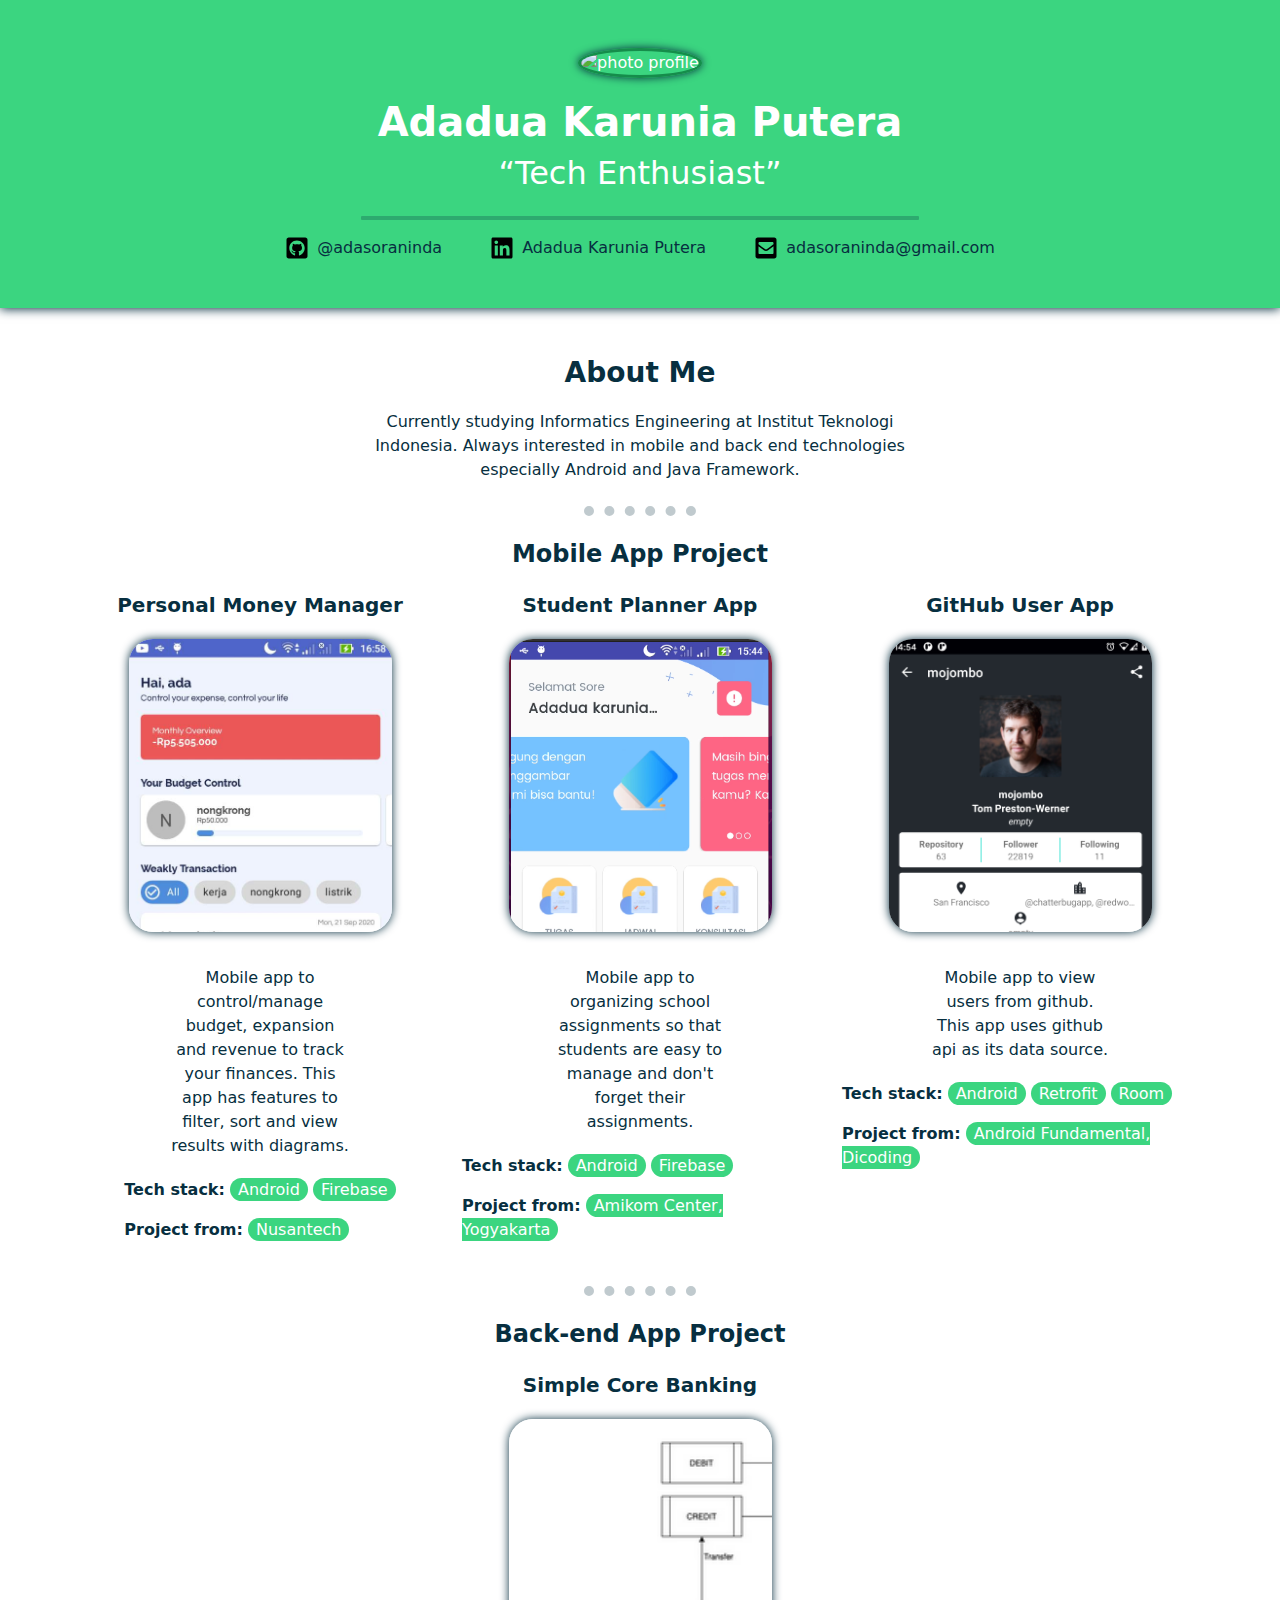
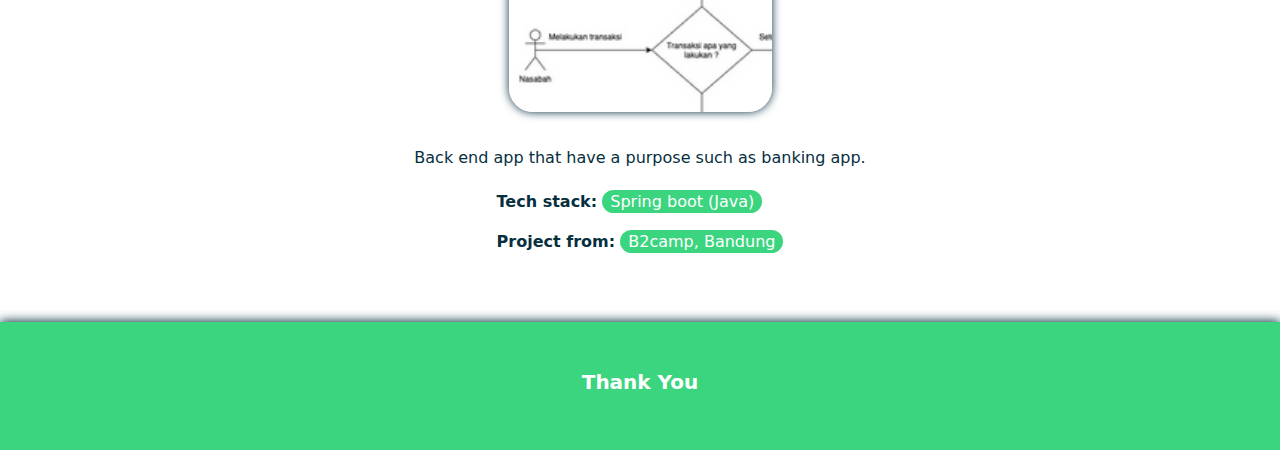
==== ada-portfolio.html @ c9a97023 "latihan 6 (figma & bootstrap)" ====
<!DOCTYPE html>
<html lang="en">
  <head>
    <meta charset="UTF-8" />
    <meta http-equiv="X-UA-Compatible" content="IE=edge" />
    <meta name="viewport" content="width=device-width, initial-scale=1.0" />
    <meta name="description" content="Portfolio Adadua Karunia Putera" />
    <link
      rel="apple-touch-icon"
      sizes="180x180"
      href="assets/favicon_io/apple-touch-icon.png"
    />
    <link
      rel="icon"
      type="image/png"
      sizes="32x32"
      href="assets/favicon_io/favicon-32x32.png"
    />
    <link
      rel="icon"
      type="image/png"
      sizes="16x16"
      href="assets/favicon_io/favicon-16x16.png"
    />
    <link rel="manifest" href="/site.webmanifest" />

    <link rel="stylesheet" href="./bootstrap/css/bootstrap.css" />
    <link rel="stylesheet" href="./styles/style.css" />

    <title>Portfolio Ada</title>
  </head>
  <body>
    <header class="header-portfolio">
      <div class="container py-5">
        <article class="d-flex flex-column align-items-center">
          <section>
            <img
              class="photo-profile"
              src="https://media-exp1.licdn.com/dms/image/C4E03AQEELQuttSMArQ/profile-displayphoto-shrink_200_200/0/1578302054566?e=1649894400&v=beta&t=OcBam1J-XLAwaDbs9KP_-zWb0SfgMe_NnQjJEDscLm4"
              alt="photo profile"
            />
          </section>

          <section class="name-profile">
            <h1>Adadua Karunia Putera</h1>
            <h2>“Tech Enthusiast”</h2>
          </section>

          <hr class="profile-hr-line" />

          <section class="link-profile-container">
            <div
              class="d-flex flex-row flex-wrap justify-content-center align-items-center gap-5"
            >
              <a
                aria-label="link to GitHub profile Ada"
                href="https://github.com/adasoraninda"
                target="_blank"
              >
                <div class="d-flex flex-row gap-2">
                  <img
                    class="icon-profile"
                    src="./assets/icons/github-square-brands.svg"
                  />
                  <p>@adasoraninda</p>
                </div>
              </a>
              <a
                aria-label="link to LinkedIn profile Ada"
                href="https://www.linkedin.com/in/adadua-karunia-putera-63773419b/"
                target="_blank"
              >
                <div class="d-flex flex-row gap-2">
                  <img
                    class="icon-profile"
                    src="./assets/icons/linkedin-brands.svg"
                  />
                  <p>Adadua Karunia Putera</p>
                </div>
              </a>
              <a aria-label="email profile Ada" href="#">
                <div class="d-flex flex-row gap-2">
                  <img
                    class="icon-profile"
                    src="./assets/icons/envelope-square-solid.svg"
                  />
                  <p>adasoraninda@gmail.com</p>
                </div>
              </a>
            </div>
          </section>
        </article>
      </div>
    </header>

    <main class="main-portfolio">
      <div class="container py-5">
        <section class="about-me-profile">
          <h3>About Me</h3>
          <p>
            Currently studying Informatics Engineering at Institut Teknologi
            Indonesia. Always interested in mobile and back end technologies
            especially Android and Java Framework.
          </p>
        </section>

        <hr class="dot-line my-4" />

        <section class="mobile-project">
          <article>
            <header>
              <h4>Mobile App Project</h4>
            </header>
            <div class="row mt-4">
              <section class="col">
                <h5>Personal Money Manager</h5>
                <img
                  class="screenshot-project"
                  src="assets/images/ss-personal-money-manager.png"
                />
                <p>
                  Mobile app to control/manage budget, expansion and revenue to
                  track your finances. This app has features to filter, sort and
                  view results with diagrams.
                </p>
                <div class="project-description">
                  <div>
                    <span class="project-desc-label">Tech stack:</span>
                    <span class="project-desc-content">Android</span>
                    <span class="project-desc-content">Firebase</span>
                  </div>

                  <div class="mt-3">
                    <span class="project-desc-label"> Project from:</span>
                    <span class="project-desc-content">Nusantech</span>
                  </div>
                </div>
              </section>

              <section class="col">
                <h5>Student Planner App</h5>
                <img
                  class="screenshot-project"
                  src="assets/images/ss-student-planner.png"
                />
                <p>
                  Mobile app to organizing school assignments so that students
                  are easy to manage and don't forget their assignments.
                </p>
                <div class="project-description">
                  <div>
                    <span class="project-desc-label">Tech stack:</span>
                    <span class="project-desc-content">Android</span>
                    <span class="project-desc-content">Firebase</span>
                  </div>

                  <div class="mt-3">
                    <span class="project-desc-label">Project from:</span>
                    <span class="project-desc-content"
                      >Amikom Center, Yogyakarta</span
                    >
                  </div>
                </div>
              </section>

              <section class="col">
                <h5>GitHub User App</h5>
                <img
                  class="screenshot-project"
                  src="assets/images/ss-github-user.png"
                />
                <p>
                  Mobile app to view users from github. This app uses github api
                  as its data source.
                </p>
                <div class="project-description">
                  <div>
                    <span class="project-desc-label">Tech stack:</span>
                    <span class="project-desc-content">Android</span>
                    <span class="project-desc-content">Retrofit</span>
                    <span class="project-desc-content">Room</span>
                  </div>

                  <div class="mt-3">
                    <span class="project-desc-label">Project from:</span>
                    <span class="project-desc-content"
                      >Android Fundamental, Dicoding</span
                    >
                  </div>
                </div>
              </section>
            </div>
          </article>
        </section>

        <hr class="dot-line my-4" />

        <section class="backend-project">
          <article>
            <header>
              <h4>Back-end App Project</h4>
            </header>
            <div class="row mt-4">
              <section class="col">
                <h5>Simple Core Banking</h5>
                <img
                  class="screenshot-project"
                  src="assets/images/ss-simple-core-banking.png"
                />
                <p>Back end app that have a purpose such as banking app.</p>
                <div class="project-description">
                  <div>
                    <span class="project-desc-label">Tech stack:</span>
                    <span class="project-desc-content">Spring boot (Java)</span>
                  </div>
                  <div class="mt-3">
                    <span class="project-desc-label">Project from:</span>
                    <span class="project-desc-content">B2camp, Bandung</span>
                  </div>
                </div>
              </section>
            </div>
          </article>
        </section>
      </div>
    </main>

    <footer class="footer-portfolio">
      <div class="container py-5">
        <h5>Thank You</h5>
      </div>
    </footer>
  </body>
</html>
---- styles/style.css ----
a {
  text-decoration: none;
}

h1,
h3,
h4,
h5 {
  font-weight: bold;
}

p {
  margin: 0;
}

/*----- Header -----*/
.header-portfolio {
  color: #ffffff;
  background-color: #3bd580;
  box-shadow: 0 1px 10px #072f40;
  text-align: center;
}

.icon-profile {
  width: 24px;
  height: 24px;
}

.link-profile-container a:active,
a:visited,
a:link {
  color: #072f40;
}

.link-profile-container a:hover {
  font-weight: bold;
  color: #ffffff;
}

.name-profile {
  margin-top: 20px;
}

.photo-profile {
  width: 200px;
  height: 200px;
  border-radius: 100%;
  box-shadow: 0 0 8px #072f40;
  border-width: 3px;
  border-color: #158d4b;
  border-style: solid;
  object-fit: cover;
}

.profile-hr-line {
  width: 50%;
  border: 2px solid #072f40;
  border-radius: 1px;
}

/*----- Main -----*/

.about-me-profile {
  text-align: center;
}

.dot-line {
  margin: 0 auto;
  background-color: #ffffffff;
  width: 10%;
  border-top: 10px dotted #072f40;
}

.main-portfolio p {
  width: 50%;
  margin: 0 auto;
  margin-top: 20px;
}

.main-portfolio {
  color: #072f40;
}

.mobile-project,
.backend-project {
  text-align: center;
}

.screenshot-project {
  width: 263px;
  height: 293px;
  border-radius: 24px;
  box-shadow: 0 0 10px #072f40;
  margin: 14px 0;
  object-fit: cover;
  object-position: 0 0;
}

.project-description {
  display: inline-block;
  margin: 20px 0;
  text-align: start;
}

.project-desc-content {
  color: white;
  border-radius: 100px;
  background-color: #3bd580;
  padding: 2px 8px;
}

.project-desc-label {
  font-weight: bold;
}

/*----- footer -----*/
.footer-portfolio {
  color: #ffffff;
  background-color: #3bd580;
  box-shadow: 0 -1px 10px #072f40;
  text-align: center;
}
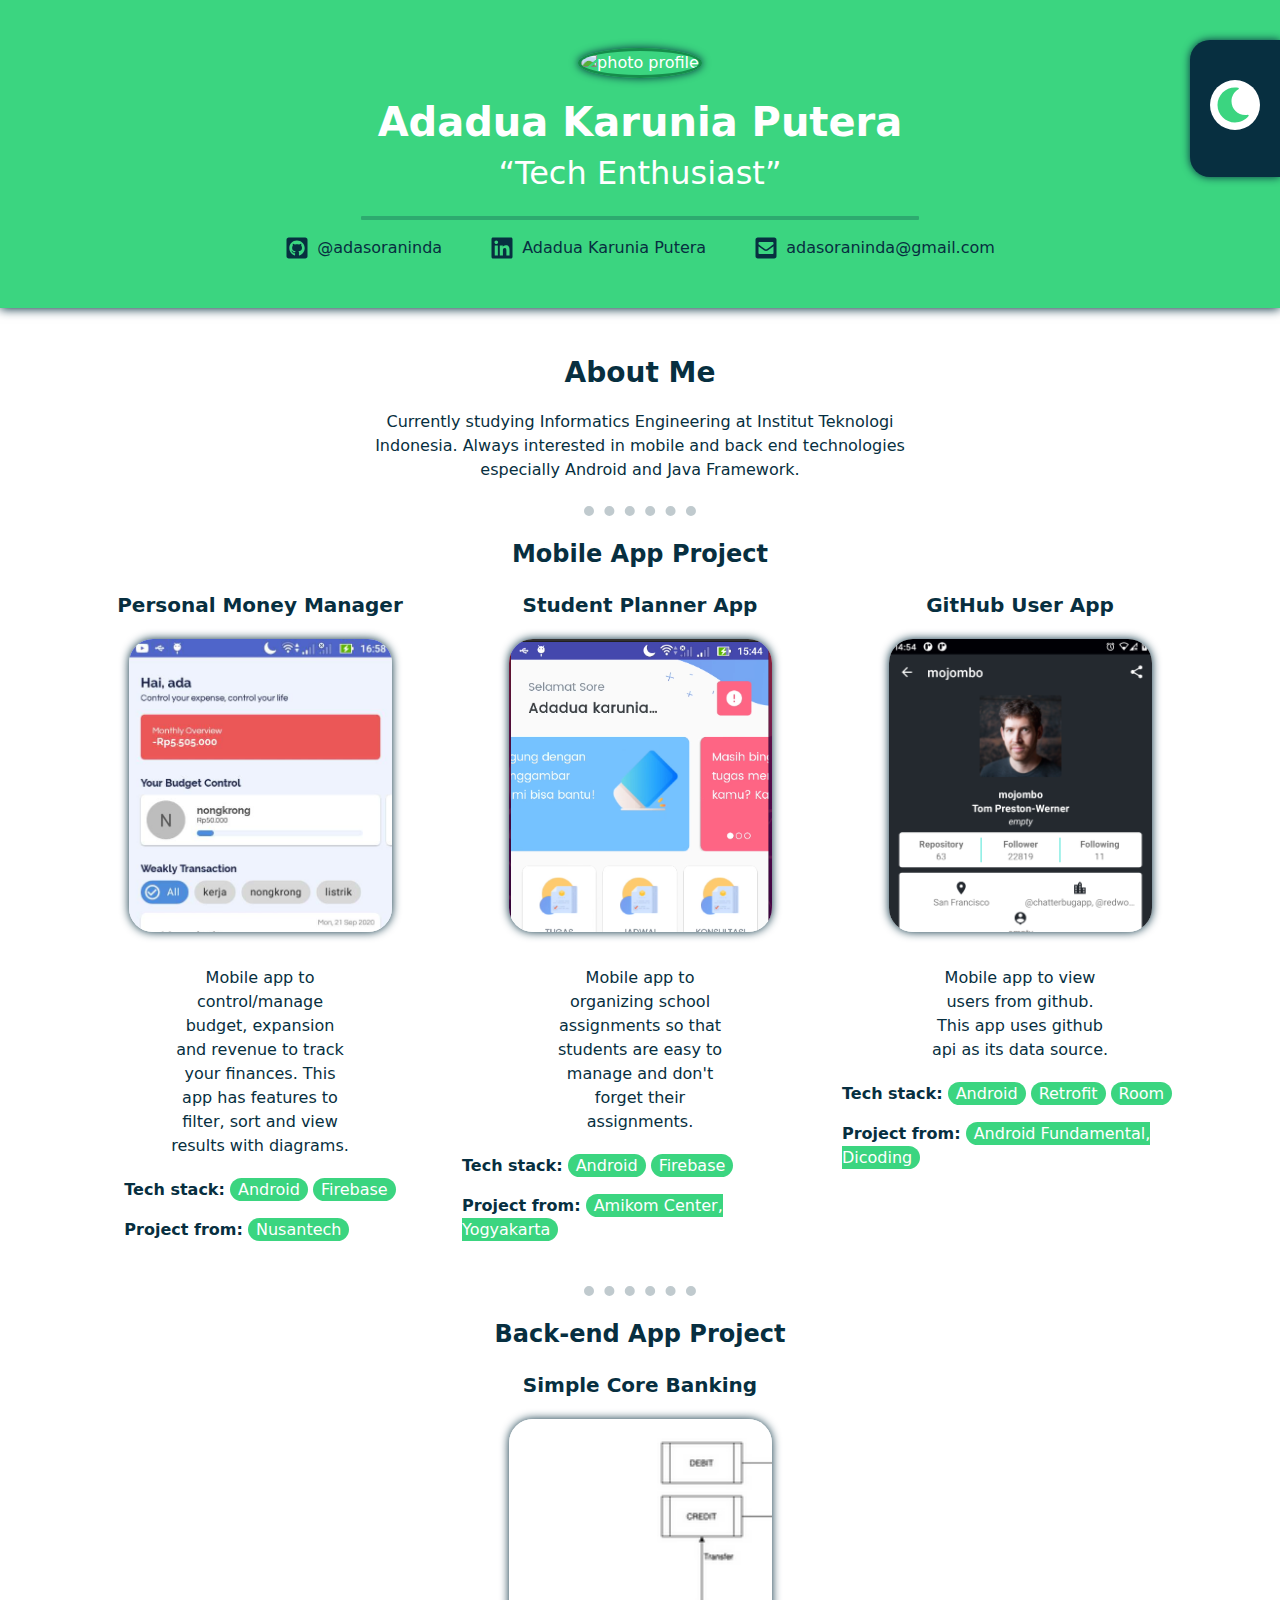
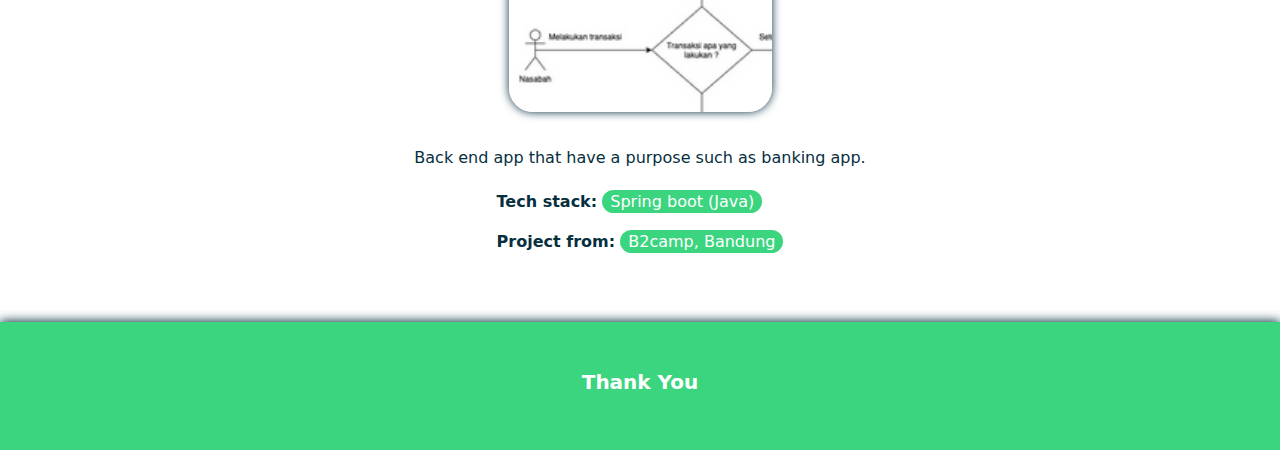
==== commit b44265a4: "latihan 8-9 (javascript dom)" ====
--- a/ada-portfolio.html
+++ b/ada-portfolio.html
@@ -60,7 +60,7 @@
                 <div class="d-flex flex-row gap-2">
                   <img
                     class="icon-profile"
-                    src="./assets/icons/github-square-brands.svg"
+                    src="./assets/icons/light/github-square-brands.svg"
                   />
                   <p>@adasoraninda</p>
                 </div>
@@ -73,7 +73,7 @@
                 <div class="d-flex flex-row gap-2">
                   <img
                     class="icon-profile"
-                    src="./assets/icons/linkedin-brands.svg"
+                    src="./assets/icons/light/linkedin-brands.svg"
                   />
                   <p>Adadua Karunia Putera</p>
                 </div>
@@ -82,7 +82,7 @@
                 <div class="d-flex flex-row gap-2">
                   <img
                     class="icon-profile"
-                    src="./assets/icons/envelope-square-solid.svg"
+                    src="./assets/icons/light/envelope-square-solid.svg"
                   />
                   <p>adasoraninda@gmail.com</p>
                 </div>
@@ -225,10 +225,24 @@
       </div>
     </main>
 
+    <aside>
+      <div class="menu">
+        <input
+          id="button-change-theme"
+          type="image"
+          class="icon-theme"
+          src="./assets/icons/light/moon-solid.svg"
+          alt="icon theme"
+        />
+      </div>
+    </aside>
+
     <footer class="footer-portfolio">
       <div class="container py-5">
         <h5>Thank You</h5>
       </div>
     </footer>
+
+    <script type="text/javascript" src="./javascript/index.js"></script>
   </body>
 </html>
--- a/styles/style.css
+++ b/styles/style.css
@@ -1,5 +1,32 @@
+.theme-light {
+  --color-primary: #3bd580;
+  --color-primaryDark: #158d4b;
+  --color-secondary: #072f40;
+  --color-title: #fff;
+  --color-background: #fff;
+  --color-hover-link: #fff;
+  --color-text-main: #072f40;
+  --color-desc-content-cotnainer: #3bd580;
+  --color-desc-content-text: #fff;
+}
+.theme-dark {
+  --color-primary: #1d1d1d;
+  --color-primaryDark: #000000;
+  --color-secondary: #b784f7;
+  --color-title: #fff;
+  --color-background: #121212;
+  --color-hover-link: #fff;
+  --color-text-main: #fff;
+  --color-desc-content-cotnainer: #b784f7;
+  --color-desc-content-text: #fff;
+}
+
 a {
   text-decoration: none;
+}
+
+body {
+  background-color: var(--color-background);
 }
 
 h1,
@@ -15,9 +42,9 @@
 
 /*----- Header -----*/
 .header-portfolio {
-  color: #ffffff;
-  background-color: #3bd580;
-  box-shadow: 0 1px 10px #072f40;
+  color: var(--color-title);
+  background-color: var(--color-primary);
+  box-shadow: 0 1px 10px var(--color-secondary);
   text-align: center;
 }
 
@@ -29,12 +56,12 @@
 .link-profile-container a:active,
 a:visited,
 a:link {
-  color: #072f40;
+  color: var(--color-secondary);
 }
 
 .link-profile-container a:hover {
   font-weight: bold;
-  color: #ffffff;
+  color: var(--color-hover-link);
 }
 
 .name-profile {
@@ -45,16 +72,16 @@
   width: 200px;
   height: 200px;
   border-radius: 100%;
-  box-shadow: 0 0 8px #072f40;
+  box-shadow: 0 0 8px var(--color-secondary);
   border-width: 3px;
-  border-color: #158d4b;
+  border-color: var(--color-primaryDark);
   border-style: solid;
   object-fit: cover;
 }
 
 .profile-hr-line {
   width: 50%;
-  border: 2px solid #072f40;
+  border: 2px solid var(--color-secondary);
   border-radius: 1px;
 }
 
@@ -66,9 +93,9 @@
 
 .dot-line {
   margin: 0 auto;
-  background-color: #ffffffff;
+  background-color: var(--color-background);
   width: 10%;
-  border-top: 10px dotted #072f40;
+  border-top: 10px dotted var(--color-secondary);
 }
 
 .main-portfolio p {
@@ -78,7 +105,7 @@
 }
 
 .main-portfolio {
-  color: #072f40;
+  color: var(--color-text-main);
 }
 
 .mobile-project,
@@ -90,7 +117,7 @@
   width: 263px;
   height: 293px;
   border-radius: 24px;
-  box-shadow: 0 0 10px #072f40;
+  box-shadow: 0 0 10px var(--color-secondary);
   margin: 14px 0;
   object-fit: cover;
   object-position: 0 0;
@@ -103,9 +130,9 @@
 }
 
 .project-desc-content {
-  color: white;
+  color: var(--color-desc-content-text);
   border-radius: 100px;
-  background-color: #3bd580;
+  background-color: var(--color-desc-content-cotnainer);
   padding: 2px 8px;
 }
 
@@ -115,8 +142,47 @@
 
 /*----- footer -----*/
 .footer-portfolio {
-  color: #ffffff;
-  background-color: #3bd580;
-  box-shadow: 0 -1px 10px #072f40;
+  color: var(--color-title);
+  background-color: var(--color-primary);
+  box-shadow: 0 -1px 10px var(--color-secondary);
   text-align: center;
 }
+
+/*----- aside -----*/
+.icon-theme {
+  width: 50px;
+  padding: 5px;
+  border-radius: 25px;
+  background-color: #ffffff;
+}
+
+.menu {
+  background-color: var(--color-secondary);
+  box-shadow: 0 0 8px var(--color-secondary);
+  border-top-left-radius: 20px;
+  border-bottom-left-radius: 20px;
+  padding: 40px 20px;
+  position: fixed;
+  right: 0;
+  top: 40px;
+}
+
+.icon-theme:hover {
+  box-shadow: 0 0 10px var(--color-primary);
+}
+
+@media only screen and (max-width: 480px) {
+  .icon-theme {
+    width: 40px;
+    border-radius: 20px;
+  }
+
+  .menu {
+    border-radius: 20px;
+    padding: 15px;
+    position: fixed;
+    right: 20px;
+    top: initial;
+    bottom: 40px;
+  }
+}
